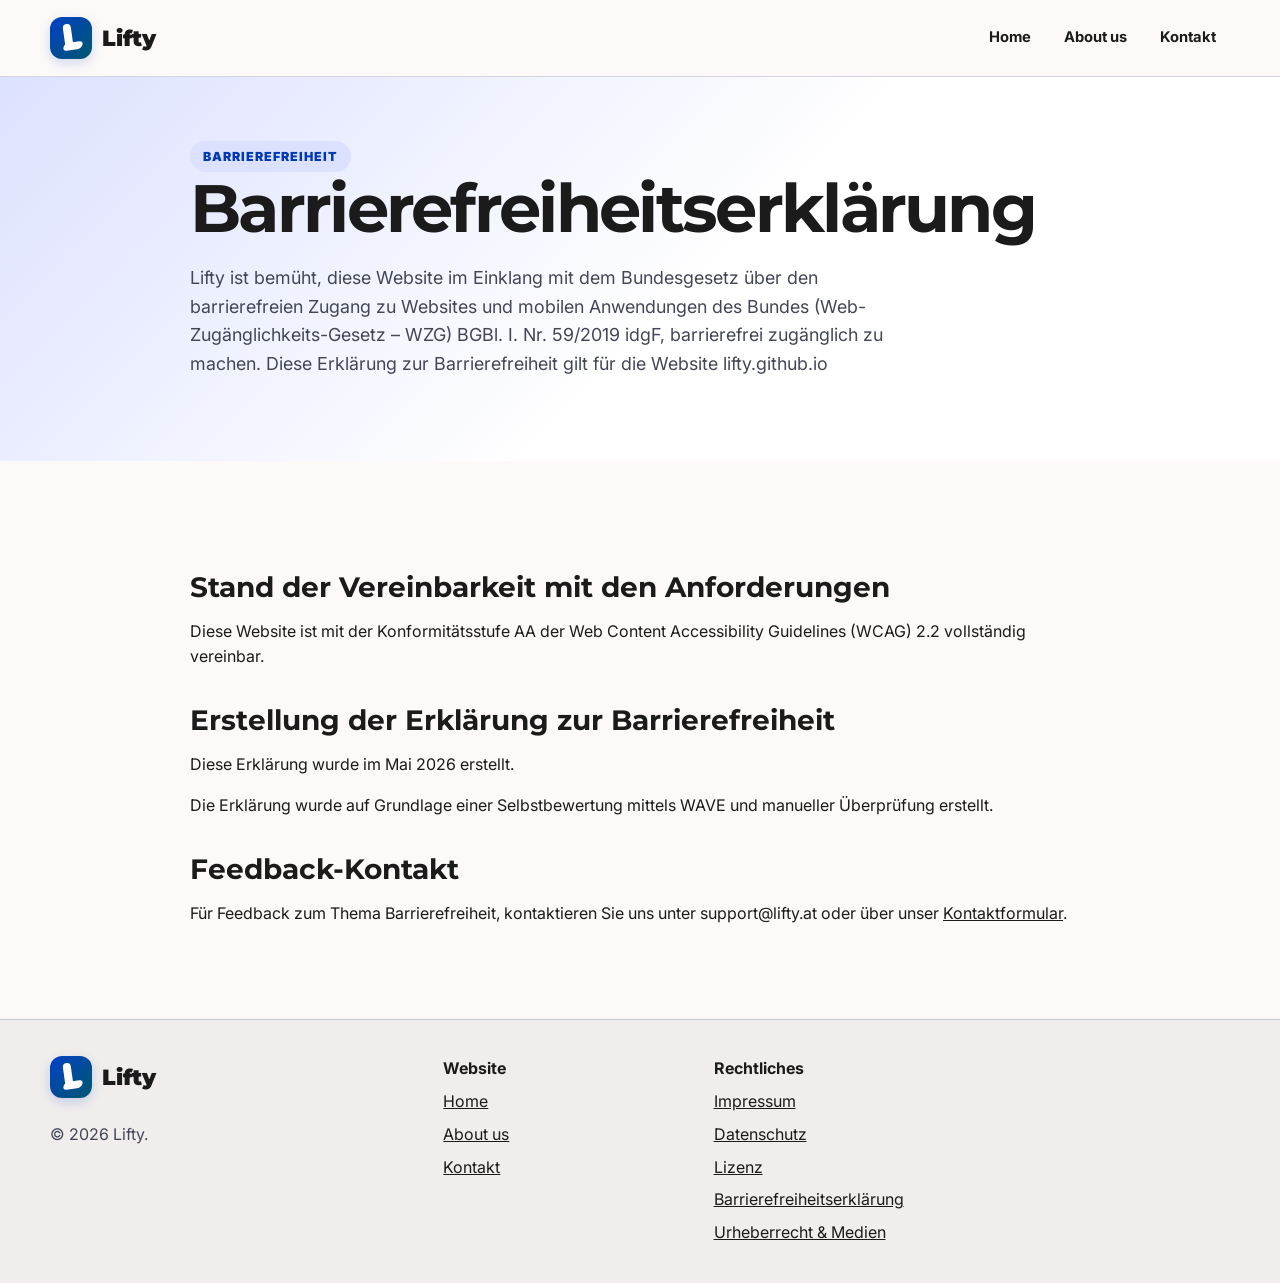
==== barrierefreiheit.html @ f5cfac7f "Add files via upload" ====
<!DOCTYPE html>
<html lang="de">
<head>
  <meta charset="UTF-8">
  <meta name="viewport" content="width=device-width, initial-scale=1.0">
  <meta name="description" content="Platzhalterseite für Barrierefreiheitserklärung">
  <title>Lifty | Barrierefreiheit</title>
  <link rel="preconnect" href="https://fonts.googleapis.com">
  <link rel="preconnect" href="https://fonts.gstatic.com" crossorigin>
  <link href="https://fonts.googleapis.com/css2?family=Inter:wght@400;500;600;700&family=Montserrat:wght@600;700;900&family=Material+Symbols+Outlined:wght,FILL@100..700,0..1&display=swap" rel="stylesheet">
  <link rel="stylesheet" href="styles.css">
  <script src="script.js" defer></script>
</head>
<body>
  <a class="skip-link" href="#main">Zum Inhalt springen</a>
  <header class="site-header">
    <nav class="navbar container" aria-label="Hauptnavigation">
      <a class="logo" href="index.html" aria-label="Lifty Startseite">
        <div class="brand-symbol small" aria-label="Lifty Bildmarke"></div>
        <span>Lifty</span>
      </a>
      <button class="menu-button" type="button" aria-label="Navigation öffnen" aria-expanded="false" aria-controls="main-menu">
        <span class="material-symbols-outlined" aria-hidden="true">menu</span>
      </button>
      <ul class="nav-links" id="main-menu">
        <li><a  href="index.html">Home</a></li>
        <li><a  href="about.html">About us</a></li>
        <li><a  href="kontakt.html">Kontakt</a></li>
      </ul>
    </nav>
  </header>
  <main id="main">
    <section class="page-hero"><div class="container">
      <span class="eyebrow">Barrierefreiheit</span>
      <h1>Barrierefreiheitserklärung</h1>
      <p class="lead">Lifty ist bemüht, diese Website im Einklang mit dem Bundesgesetz über den barrierefreien Zugang zu Websites und mobilen Anwendungen des Bundes (Web-Zugänglichkeits-Gesetz – WZG) BGBl. I. Nr. 59/2019 idgF, barrierefrei zugänglich zu machen.
        Diese Erklärung zur Barrierefreiheit gilt für die Website lifty.github.io</p>
    </div></section>
    <section class="section"><div class="container legal-text" id="wcag">
      <h2>Stand der Vereinbarkeit mit den Anforderungen</h2>
      <p>Diese Website ist mit der Konformitätsstufe AA der Web Content Accessibility Guidelines (WCAG) 2.2 vollständig vereinbar.</p>
      <h2>Erstellung der Erklärung zur Barrierefreiheit</h2><p>Diese Erklärung wurde im Mai 2026 erstellt.</p>
      <p>Die Erklärung wurde auf Grundlage einer Selbstbewertung mittels WAVE und manueller Überprüfung erstellt.</p>
      <h2>Feedback-Kontakt</h2><p>Für Feedback zum Thema Barrierefreiheit, kontaktieren Sie uns unter support@lifty.at oder über unser <a href="kontakt.html">Kontaktformular</a>. </p>
    </div></section>
  </main>

  <footer class="site-footer">
    <div class="container footer-grid">
      <div class="footer-brand">
        <a class="logo" href="index.html">
          <div class="brand-symbol small" aria-label="Lifty Bildmarke"></div>
          <span>Lifty</span>
        </a>
        <p class="muted">© 2026 Lifty.</p>
      </div>

      <nav class="footer-links" aria-label="Website">
        <strong>Website</strong>
        <a href="index.html">Home</a>
        <a href="about.html">About us</a>
        <a href="kontakt.html">Kontakt</a>
      </nav>

      <nav class="footer-links" aria-label="Rechtliches">
        <strong>Rechtliches</strong>
        <a href="impressum.html">Impressum</a>
        <a href="datenschutz.html">Datenschutz</a>
        <a href="lizenz.html">Lizenz</a>
        <a href="barrierefreiheit.html">Barrierefreiheitserklärung</a>
        <a href="urheberrecht.html">Urheberrecht & Medien</a>
      </nav>

    </div>
  </footer>
  <div class="toast" id="toast" role="status" aria-live="polite" hidden></div>
</body>
</html>
---- styles.css ----
:root {
  --primary: #0041c8;
  --primary-dark: #002b86;
  --secondary: #cd4800;
  --tertiary: #00576c;
  --bg: #fcf9f8;
  --surface: #ffffff;
  --surface-2: #f0edec;
  --surface-3: #e5e2e1;
  --text: #1c1b1b;
  --muted: #434656;
  --border: #c3c5d9;
  --success: #096b38;
  --radius: 18px;
  --shadow: 0 18px 45px rgba(0, 0, 0, 0.1);
  --container: 1180px;
}

* {
  box-sizing: border-box;
}

html {
  scroll-behavior: smooth;
}

body {
  margin: 0;
  background: var(--bg);
  color: var(--text);
  font-family: Inter, system-ui, -apple-system, BlinkMacSystemFont, "Segoe UI", sans-serif;
  line-height: 1.6;
}

img,
svg,
video {
  display: block;
  max-width: 100%;
}

a {
  color: inherit;
}

button,
input,
textarea,
select {
  font: inherit;
}

.skip-link {
  position: absolute;
  left: 1rem;
  top: 0.5rem;
  z-index: 999;
  transform: translateY(-140%);
  background: var(--primary);
  color: #ffffff;
  padding: 0.75rem 1rem;
  border-radius: 0.75rem;
}

.skip-link:focus {
  transform: none;
}

.container {
  width: min(var(--container), calc(100% - 32px));
  margin-inline: auto;
}

.site-header {
  position: sticky;
  top: 0;
  z-index: 50;
  background: rgba(252, 249, 248, 0.94);
  backdrop-filter: blur(16px);
  border-bottom: 1px solid rgba(195, 197, 217, 0.7);
}

.navbar {
  display: flex;
  align-items: center;
  justify-content: space-between;
  min-height: 76px;
  gap: 1rem;
}

.logo {
  display: inline-flex;
  align-items: center;
  gap: 0.65rem;
  font-family: Montserrat, sans-serif;
  font-size: 1.35rem;
  font-weight: 900;
  text-decoration: none;
}

.logo-mark {
  display: grid;
  place-items: center;
  width: 42px;
  height: 42px;
  border-radius: 14px;
  background: linear-gradient(135deg, var(--primary), var(--tertiary));
  color: #ffffff;
}

.nav-links {
  display: flex;
  align-items: center;
  gap: 0.25rem;
  list-style: none;
  margin: 0;
  padding: 0;
}

.nav-links a {
  display: inline-flex;
  padding: 0.7rem 0.9rem;
  border-radius: 999px;
  text-decoration: none;
  font-weight: 700;
  font-size: 0.92rem;
}

.nav-links a[aria-current="page"],
.nav-links a:hover {
  background: #dce1ff;
  color: var(--primary);
}

.menu-button {
  display: none;
  background: var(--surface);
  border: 1px solid var(--border);
  border-radius: 12px;
  padding: 0.55rem;
  color: var(--text);
}

.button {
  display: inline-flex;
  justify-content: center;
  align-items: center;
  gap: 0.5rem;
  min-height: 44px;
  border-radius: 14px;
  border: 2px solid transparent;
  padding: 0.85rem 1.15rem;
  font-weight: 800;
  text-decoration: none;
  cursor: pointer;
}

.button-primary {
  background: var(--primary);
  color: #ffffff;
}

.button-primary:hover,
.button-primary:focus-visible {
  background: var(--primary-dark);
}

.button-secondary {
  background: var(--secondary);
  color: #ffffff;
}

.button-muted {
  background: var(--surface-2);
  border-color: var(--border);
  color: var(--text);
}

.button-full {
  width: 100%;
}

:focus-visible {
  outline: 4px solid #ffb59a;
  outline-offset: 3px;
}

.section {
  padding: 76px 0;
}

.surface-section {
  background: var(--surface-2);
}

.hero {
  background: radial-gradient(circle at top right, #dce1ff 0, transparent 34%), var(--surface);
}

.hero-grid,
.split-grid {
  display: grid;
  grid-template-columns: 1.05fr 0.95fr;
  gap: 3rem;
  align-items: center;
}

.eyebrow {
  display: inline-flex;
  background: #dce1ff;
  color: #0039b3;
  border-radius: 999px;
  padding: 0.35rem 0.8rem;
  font-weight: 900;
  text-transform: uppercase;
  font-size: 0.78rem;
  letter-spacing: 0.08em;
}

h1,
h2,
h3 {
  font-family: Montserrat, sans-serif;
  line-height: 1.1;
  margin: 0 0 1rem;
}

h1 {
  font-size: clamp(2.35rem, 6vw, 4.2rem);
  letter-spacing: -0.04em;
}

h1 span,
.gradient-text {
  background: linear-gradient(90deg, var(--primary), var(--tertiary));
  -webkit-background-clip: text;
  background-clip: text;
  color: transparent;
}

h2 {
  font-size: clamp(2rem, 4vw, 3rem);
}

h3 {
  font-size: 1.35rem;
}

.hero p,
.section-heading p,
.lead {
  max-width: 66ch;
  color: var(--muted);
  font-size: 1.12rem;
}

.button-group {
  display: flex;
  flex-wrap: wrap;
  gap: 1rem;
  margin-top: 2rem;
}

.hero-visual {
  position: relative;
  border-radius: var(--radius);
  padding: 0.75rem;
  background: var(--surface);
  border: 1px solid var(--border);
  box-shadow: var(--shadow);
}

.hero-visual img {
  width: 100%;
  height: 430px;
  object-fit: cover;
  border-radius: 14px;
}

.progress-card {
  position: absolute;
  left: -18px;
  bottom: 24px;
  width: min(220px, 70%);
  background: var(--surface);
  border: 1px solid #dce1ff;
  border-radius: 16px;
  box-shadow: var(--shadow);
  padding: 1rem;
}

.progress-card p {
  margin: 0;
  color: var(--primary);
  font-size: 0.75rem;
  font-weight: 900;
  text-transform: uppercase;
}

.progress-card strong {
  font-family: Montserrat, sans-serif;
  font-size: 2rem;
}

.progress-card span {
  color: var(--muted);
}

.progress-bar {
  height: 10px;
  margin-top: 0.7rem;
  background: var(--surface-2);
  border-radius: 999px;
  overflow: hidden;
}

.progress-bar div {
  height: 100%;
  background: linear-gradient(90deg, var(--primary), var(--tertiary));
}

.section-heading {
  text-align: center;
  margin-bottom: 2.4rem;
}

.section-heading p {
  margin-inline: auto;
}

.grid-3,
.grid-2 {
  display: grid;
  gap: 1.1rem;
}

.grid-3 {
  grid-template-columns: repeat(3, 1fr);
}

.grid-2 {
  grid-template-columns: repeat(2, 1fr);
}

.bento-grid {
  display: grid;
  grid-template-columns: repeat(12, 1fr);
  grid-auto-rows: minmax(230px, auto);
  gap: 1.1rem;
}

.card {
  background: var(--surface);
  border: 1px solid var(--border);
  border-radius: var(--radius);
  padding: 1.4rem;
  box-shadow: 0 8px 20px rgba(0, 0, 0, 0.04);
}

.product-card {
  display: flex;
  flex-direction: column;
}

.product-card .feature-list {
  flex: 1;
}

.card-large {
  grid-column: span 8;
}

.card-small {
  grid-column: span 4;
}

.card-wide {
  grid-column: span 8;
}

.card-primary {
  background: var(--primary);
  color: #ffffff;
  border-color: var(--primary);
}

.card-muted {
  background: var(--surface-2);
}

.image-card {
  position: relative;
  overflow: hidden;
}

.image-card > div {
  position: relative;
  z-index: 1;
  max-width: 55ch;
}

.image-card img {
  position: absolute;
  right: 0;
  bottom: 0;
  width: 48%;
  height: 100%;
  object-fit: cover;
  opacity: 0.14;
}

.icon {
  font-size: 2.2rem;
  color: var(--primary);
}

.card-primary .icon {
  color: #ffffff;
}

.tags {
  display: flex;
  flex-wrap: wrap;
  gap: 0.5rem;
  margin-top: 1rem;
}

.tag {
  display: inline-flex;
  align-items: center;
  gap: 0.35rem;
  border-radius: 999px;
  background: var(--surface-2);
  color: var(--primary);
  padding: 0.35rem 0.65rem;
  font-weight: 800;
  font-size: 0.78rem;
}

.price {
  font-family: Montserrat, sans-serif;
  font-size: 2.7rem;
  font-weight: 900;
  margin: 1rem 0;
}

.featured {
  position: relative;
  transform: scale(1.03);
  border: 3px solid var(--primary);
}

.badge {
  display: inline-flex;
  align-self: flex-start;
  align-items: center;
  gap: 0.35rem;
  border-radius: 999px;
  background: var(--primary);
  color: #ffffff;
  padding: 0.35rem 0.8rem;
  font-weight: 900;
  font-size: 0.78rem;
}

.feature-list,
.clean-list {
  padding: 0;
  margin: 1.2rem 0;
  list-style: none;
}

.feature-list li,
.clean-list li {
  display: flex;
  gap: 0.65rem;
  margin: 0.75rem 0;
}

.feature-list .material-symbols-outlined {
  color: var(--success);
}

.page-hero {
  padding: 64px 0;
  background: linear-gradient(135deg, #dce1ff, transparent 55%), var(--surface);
}

.page-hero .container,
.legal-text {
  max-width: 900px;
}

.legal-text h2 {
  font-size: 1.75rem;
  margin-top: 2.2rem;
}

.legal-text h3 {
  margin-top: 1.5rem;
}

.notice {
  border-left: 6px solid var(--primary);
  background: #eef2ff;
  padding: 1rem;
  border-radius: 0 14px 14px 0;
}

.form {
  display: grid;
  gap: 1rem;
}

.form-row {
  display: grid;
  grid-template-columns: 1fr 1fr;
  gap: 1rem;
}

.form label {
  display: block;
  font-weight: 800;
  margin-bottom: 0.35rem;
}

.form input,
.form textarea,
.form select {
  width: 100%;
  padding: 0.9rem 1rem;
  border: 2px solid var(--border);
  border-radius: 12px;
  background: #ffffff;
}

.form-result {
  min-height: 1.5rem;
  color: var(--primary);
  font-weight: 700;
}

.toast {
  position: fixed;
  right: 1rem;
  bottom: 1rem;
  max-width: 320px;
  background: #1c1b1b;
  color: #ffffff;
  border-radius: 14px;
  padding: 1rem;
  box-shadow: var(--shadow);
}

.toast[hidden] {
  display: none;
}

.site-footer {
  background: var(--surface-2);
  border-top: 1px solid var(--border);
  padding: 2.3rem 0;
}

.footer-grid {
  display: grid;
  grid-template-columns: 1.5fr 1fr 1fr 1fr;
  gap: 1.5rem;
}

.footer-links {
  display: grid;
  align-content: start;
  gap: 0.45rem;
}

.footer-links a:hover {
  color: var(--primary);
}

.muted {
  color: var(--muted);
}

.media-box {
  display: grid;
  place-items: center;
  min-height: 180px;
  background: linear-gradient(135deg, #dce1ff, #b7eaff);
  border-radius: var(--radius);
  padding: 1.2rem;
  text-align: center;
  font-weight: 800;
}

.brand-symbol {
  position: relative;
  width: 130px;
  height: 130px;
  border-radius: 34px;
  background: linear-gradient(135deg, var(--primary), var(--tertiary));
  overflow: hidden;
  box-shadow: 0 12px 32px rgba(0, 65, 200, 0.25);
}

/* Vertikale Linie */
.brand-symbol::before {
  content: "";
  position: absolute;
  left: 42px;
  top: 22px;
  width: 22px;
  height: 78px;
  background: white;
  border-radius: 14px;
  transform: rotate(-8deg);
}

/* Dynamischer Unterarm */
.brand-symbol::after {
  content: "";
  position: absolute;
  left: 42px;
  bottom: 28px;
  width: 54px;
  height: 22px;
  background: white;
  border-radius: 14px;
  transform:
    skewX(-24deg)
    rotate(-8deg);
}

.brand-symbol.small {
  width: 42px;
  height: 42px;
  border-radius: 12px;
  box-shadow: 0 4px 12px rgba(0, 65, 200, 0.18);
}

/* Vertikale Linie */
.brand-symbol.small::before {
  left: 14px;
  top: 7px;
  width: 8px;
  height: 24px;
  border-radius: 999px;
}

/* Unterer Balken */
.brand-symbol.small::after {
  left: 14px;
  bottom: 9px;
  width: 18px;
  height: 8px;
  border-radius: 999px;
}

.brand-word {
  font-size: 3rem;
  color: black;
}

.color-mark {
  display: flex;
  justify-content: center;
  gap: 2rem;
  margin-bottom: 1rem;
}

.color-item {
  display: flex;
  flex-direction: column;
  align-items: center;
  gap: 0.5rem;
}

.color-item span {
  font-size: 0.9rem;
  font-weight: 600;
  color: var(--text-muted);
  font-family: monospace;
}

.color-swatch {
  width: 70px;
  height: 70px;
  border-radius: 18px;
  box-shadow: 0 6px 18px rgba(0,0,0,0.12);
}

.primary-swatch {
  background: var(--primary);
}

.tertiary-swatch {
  background: var(--tertiary);
}

@media (max-width: 900px) {
  .menu-button {
    display: inline-flex;
  }

  .nav-links {
    position: absolute;
    left: 16px;
    right: 16px;
    top: 76px;
    display: none;
    flex-direction: column;
    align-items: stretch;
    background: var(--surface);
    border: 1px solid var(--border);
    border-radius: 18px;
    padding: 0.75rem;
    box-shadow: var(--shadow);
  }

  .nav-links.open {
    display: flex;
  }

  .nav-links a {
    justify-content: center;
  }

  .hero-grid,
  .split-grid,
  .grid-2,
  .grid-3,
  .footer-grid,
  .form-row {
    grid-template-columns: 1fr;
  }

  .bento-grid {
    grid-template-columns: 1fr;
  }

  .card,
  .card-large,
  .card-small,
  .card-wide {
    grid-column: auto;
  }

  .featured {
    transform: none;
  }

  .hero-visual img {
    height: 320px;
  }

  .progress-card {
    left: 0.7rem;
    bottom: 0.7rem;
  }

  .section {
    padding: 54px 0;
  }
}

@media (prefers-reduced-motion: reduce) {
  *,
  *::before,
  *::after {
    scroll-behavior: auto !important;
    transition: none !important;
    animation: none !important;
  }
}
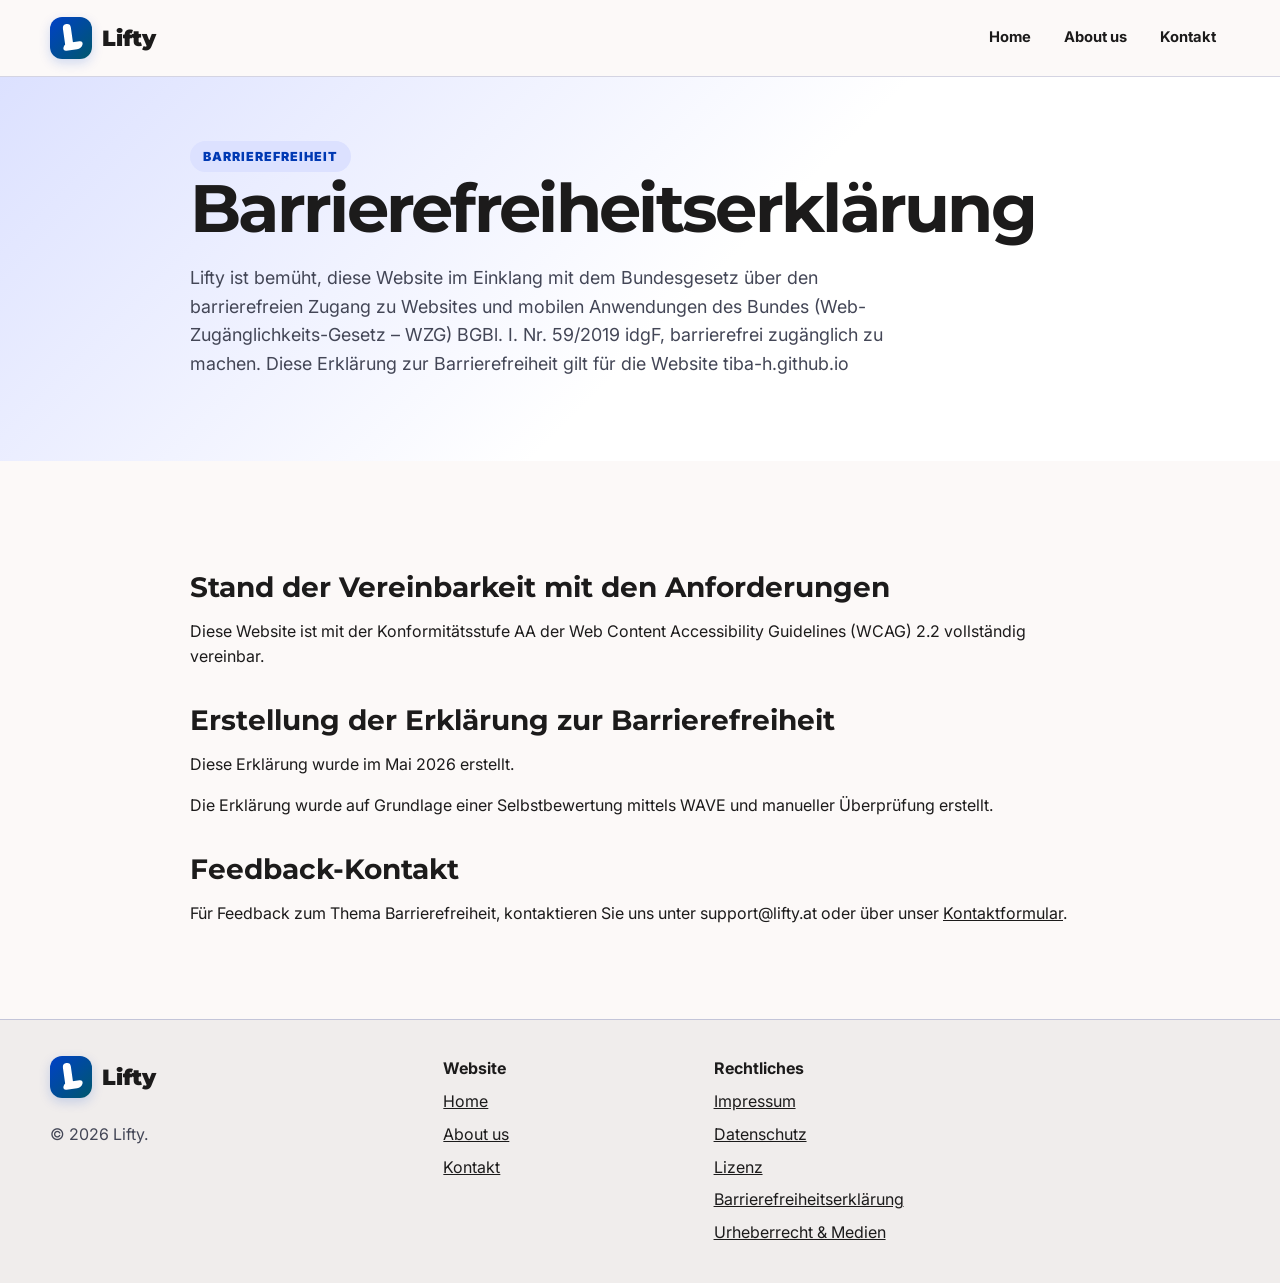
==== commit 9ea8dde1: "Update barrierefreiheit.html" ====
--- a/barrierefreiheit.html
+++ b/barrierefreiheit.html
@@ -34,7 +34,7 @@
       <span class="eyebrow">Barrierefreiheit</span>
       <h1>Barrierefreiheitserklärung</h1>
       <p class="lead">Lifty ist bemüht, diese Website im Einklang mit dem Bundesgesetz über den barrierefreien Zugang zu Websites und mobilen Anwendungen des Bundes (Web-Zugänglichkeits-Gesetz – WZG) BGBl. I. Nr. 59/2019 idgF, barrierefrei zugänglich zu machen.
-        Diese Erklärung zur Barrierefreiheit gilt für die Website lifty.github.io</p>
+        Diese Erklärung zur Barrierefreiheit gilt für die Website tiba-h.github.io</p>
     </div></section>
     <section class="section"><div class="container legal-text" id="wcag">
       <h2>Stand der Vereinbarkeit mit den Anforderungen</h2>
